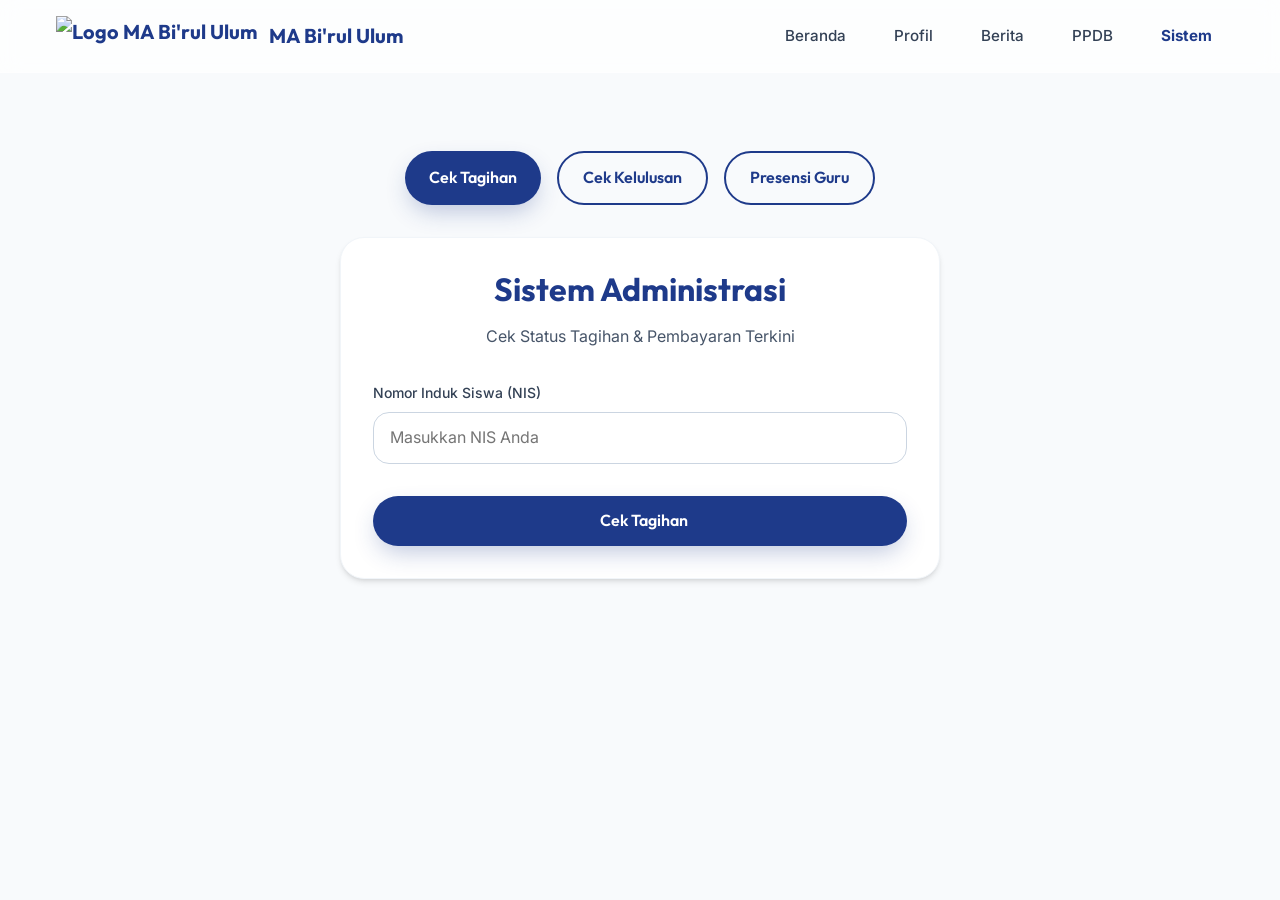
==== administrasi/index.html @ 21205723 "perubahan" ====
<!DOCTYPE html>
<html lang="id">
<head>
  <meta charset="UTF-8">
  <meta name="viewport" content="width=device-width, initial-scale=1.0">
  <title>Sistem Administrasi | MA Bi'rul Ulum</title>
  
  <link rel="stylesheet" href="../assets/css/variables.css">
  <link rel="stylesheet" href="../assets/css/reset.css">
  <link rel="stylesheet" href="../assets/css/layout.css">
  <link rel="stylesheet" href="../assets/css/components.css">
  <link rel="stylesheet" href="../assets/css/animations.css">

  <script src="https://unpkg.com/@phosphor-icons/web"></script>
</head>
<body>

  <!-- NAVBAR -->
  <nav class="navbar" id="navbar">
    <div class="container">
      <a href="../index.html" class="nav-brand">
        <img src="https://res.cloudinary.com/dkfcuwuas/image/upload/q_auto,f_auto/icon-mabu_yuwogg.png" alt="Logo MA Bi'rul Ulum">
        <span>MA Bi'rul Ulum</span>
      </a>
      <div class="nav-menu">
        <a href="../index.html" class="nav-link">Beranda</a>
        <a href="../profil.html" class="nav-link">Profil</a>
        <a href="../berita.html" class="nav-link">Berita</a>
        <a href="../ppdb.html" class="nav-link">PPDB</a>
        <a href="index.html" class="nav-link" style="color: var(--primary); font-weight: 700;">Sistem</a>
      </div>
    </div>
  </nav>

  <main style="padding-top: 100px; min-height: 70vh; display: flex; align-items: center; justify-content: center; background-color: var(--gray-50);">
    
    <div class="container">
      <!-- Navigasi Internal Sistem -->
      <div class="d-flex justify-center gap-2 mb-8 flex-wrap">
        <a href="index.html" class="btn btn-primary">Cek Tagihan</a>
        <a href="kelulusan.html" class="btn btn-outline">Cek Kelulusan</a>
        <a href="presensi.html" class="btn btn-outline">Presensi Guru</a>
      </div>

      <div class="card" style="max-width: 600px; margin: 0 auto;">
        <div class="text-center mb-8">
          <i class="ph ph-wallet text-primary" style="font-size: 4rem; margin-bottom: var(--space-4);"></i>
          <h2 style="color: var(--primary); font-size: 2rem;">Sistem Administrasi</h2>
          <p>Cek Status Tagihan & Pembayaran Terkini</p>
        </div>
        
        <form id="form-cek-tagihan">
          <div class="form-group">
            <label class="form-label" for="nis">Nomor Induk Siswa (NIS)</label>
            <input type="text" id="nis" class="form-input" placeholder="Masukkan NIS Anda" required>
          </div>
          <button type="submit" class="btn btn-primary mt-4" style="width: 100%;">
            <i class="ph ph-magnifying-glass"></i> Cek Tagihan
          </button>
        </form>

        <div id="loading" style="display: none; text-align: center; margin-top: var(--space-6);">
          <i class="ph ph-spinner animate-pulse-glow" style="font-size: 2rem; color: var(--primary);"></i>
          <p class="mt-2">Memuat data dari server (Google Sheets)...</p>
        </div>

        <div id="hasil" style="display: none; margin-top: var(--space-6); padding-top: var(--space-6); border-top: 1px solid var(--gray-200);">
          <!-- Hasil Data Tagihan (Dibuat Dinamis oleh api-gas.js nanti) -->
          <h4 style="margin-bottom: var(--space-2);">Profil Siswa</h4>
          <p style="margin: 0;"><strong>Nama:</strong> <span id="res-nama">-</span></p>
          <p style="margin: 0;"><strong>Kelas:</strong> <span id="res-kelas">-</span></p>
          
          <h4 style="margin-top: var(--space-4); margin-bottom: var(--space-2);">Rincian Tagihan</h4>
          <div style="background-color: var(--gray-100); padding: var(--space-4); border-radius: var(--radius-md);">
            <p style="margin: 0; font-weight: 600; color: #dc2626;">Sisa Tagihan: Rp <span id="res-tagihan">0</span></p>
          </div>
        </div>
      </div>
    </div>
  </main>

  <script src="../assets/js/core.js"></script>
  <script src="../assets/js/api-gas.js"></script>
</body>
</html>
---- assets/css/variables.css ----
/* =========================================
   CSS VARIABLES (DESIGN TOKENS)
   ========================================= */

@import url('https://fonts.googleapis.com/css2?family=Outfit:wght@300;400;500;600;700;800&family=Inter:wght@400;500;600&display=swap');

:root {
  /* Colors */
  --primary: #1e3a8a; /* Deep Blue */
  --primary-light: #3b82f6; 
  --primary-dark: #172554;
  --secondary: #fbbf24; /* Amber/Yellow */
  --secondary-hover: #f59e0b;
  
  /* Neutral / Gray */
  --gray-50: #f8fafc;
  --gray-100: #f1f5f9;
  --gray-200: #e2e8f0;
  --gray-300: #cbd5e1;
  --gray-400: #94a3b8;
  --gray-500: #64748b;
  --gray-600: #475569;
  --gray-700: #334155;
  --gray-800: #1e293b;
  --gray-900: #0f172a;

  /* Backgrounds */
  --bg-main: var(--gray-50);
  --bg-surface: #ffffff;
  
  /* Glassmorphism */
  --glass-bg: rgba(255, 255, 255, 0.7);
  --glass-border: rgba(255, 255, 255, 0.3);
  --glass-bg-dark: rgba(30, 58, 138, 0.7); /* Primary colored glass */
  
  /* Typography */
  --font-heading: 'Outfit', sans-serif;
  --font-body: 'Inter', sans-serif;
  
  /* Spacing */
  --space-1: 0.25rem;
  --space-2: 0.5rem;
  --space-3: 0.75rem;
  --space-4: 1rem;
  --space-6: 1.5rem;
  --space-8: 2rem;
  --space-12: 3rem;
  --space-16: 4rem;
  --space-24: 6rem;
  
  /* Borders & Radius */
  --radius-sm: 0.25rem;
  --radius-md: 0.5rem;
  --radius-lg: 0.75rem;
  --radius-xl: 1rem;
  --radius-2xl: 1.5rem;
  --radius-full: 9999px;
  
  /* Shadows */
  --shadow-sm: 0 1px 2px 0 rgb(0 0 0 / 0.05);
  --shadow-md: 0 4px 6px -1px rgb(0 0 0 / 0.1), 0 2px 4px -2px rgb(0 0 0 / 0.1);
  --shadow-lg: 0 10px 15px -3px rgb(0 0 0 / 0.1), 0 4px 6px -4px rgb(0 0 0 / 0.1);
  --shadow-xl: 0 20px 25px -5px rgb(0 0 0 / 0.1), 0 8px 10px -6px rgb(0 0 0 / 0.1);
  --shadow-colored: 0 10px 25px -5px rgba(30, 58, 138, 0.3);
  
  /* Transitions */
  --transition-fast: 150ms cubic-bezier(0.4, 0, 0.2, 1);
  --transition-normal: 300ms cubic-bezier(0.4, 0, 0.2, 1);
  --transition-slow: 500ms cubic-bezier(0.4, 0, 0.2, 1);
}
---- assets/css/layout.css ----
/* =========================================
   LAYOUT (Grid, Flex, Containers)
   ========================================= */

/* Container */
.container {
  width: 100%;
  max-width: 1200px;
  margin: 0 auto;
  padding: 0 var(--space-4);
}

/* Flexbox Utilities */
.d-flex { display: flex; }
.flex-col { flex-direction: column; }
.align-center { align-items: center; }
.justify-center { justify-content: center; }
.justify-between { justify-content: space-between; }
.gap-1 { gap: var(--space-2); }
.gap-2 { gap: var(--space-4); }
.gap-3 { gap: var(--space-6); }
.gap-4 { gap: var(--space-8); }

/* Grid Utilities */
.grid { display: grid; }
.grid-cols-1 { grid-template-columns: repeat(1, 1fr); }
.grid-cols-2 { grid-template-columns: repeat(2, 1fr); }
.grid-cols-3 { grid-template-columns: repeat(3, 1fr); }
.grid-cols-4 { grid-template-columns: repeat(4, 1fr); }

@media (max-width: 768px) {
  .grid-cols-2, .grid-cols-3, .grid-cols-4 {
    grid-template-columns: 1fr;
  }
}

/* Sections */
.section {
  padding: var(--space-16) 0;
}
.section-light {
  background-color: var(--bg-surface);
}
.section-dark {
  background-color: var(--primary);
  color: white;
}
.section-dark h1, .section-dark h2, .section-dark h3, .section-dark p {
  color: white;
}

/* Header / Navbar */
.navbar {
  position: fixed;
  top: 0;
  width: 100%;
  background: var(--glass-bg);
  backdrop-filter: blur(10px);
  -webkit-backdrop-filter: blur(10px);
  border-bottom: 1px solid var(--glass-border);
  z-index: 1000;
  padding: var(--space-4) 0;
  transition: all var(--transition-normal);
}

.navbar .container {
  display: flex;
  justify-content: space-between;
  align-items: center;
}

.nav-brand {
  display: flex;
  align-items: center;
  gap: var(--space-3);
  font-family: var(--font-heading);
  font-size: 1.25rem;
  font-weight: 700;
  color: var(--primary);
}

.nav-brand img {
  height: 40px;
  width: auto;
}

.nav-menu {
  display: flex;
  gap: var(--space-6);
  align-items: center;
}

.nav-link {
  color: var(--gray-700);
  font-weight: 500;
  font-size: 0.95rem;
  padding: var(--space-2) var(--space-3);
  border-radius: var(--radius-md);
  transition: all var(--transition-fast);
}

.nav-link:hover {
  color: var(--primary);
  background-color: var(--gray-100);
}

/* Footer */
.footer {
  background-color: var(--gray-900);
  color: var(--gray-300);
  padding: var(--space-12) 0 var(--space-6);
  border-top: 4px solid var(--secondary);
}

.footer-grid {
  display: grid;
  grid-template-columns: repeat(auto-fit, minmax(250px, 1fr));
  gap: var(--space-8);
  margin-bottom: var(--space-8);
}

.footer-heading {
  color: var(--secondary);
  font-size: 1.1rem;
  margin-bottom: var(--space-4);
}

.footer-links li {
  margin-bottom: var(--space-2);
}

.footer-links a {
  color: var(--gray-400);
}
.footer-links a:hover {
  color: var(--secondary);
}

.footer-bottom {
  text-align: center;
  padding-top: var(--space-6);
  border-top: 1px solid var(--gray-800);
  font-size: 0.875rem;
}
---- assets/css/components.css ----
/* =========================================
   COMPONENTS (Buttons, Cards, Forms)
   ========================================= */

/* --- Buttons --- */
.btn {
  display: inline-flex;
  align-items: center;
  justify-content: center;
  gap: var(--space-2);
  padding: 0.75rem 1.5rem;
  font-family: var(--font-heading);
  font-weight: 600;
  border-radius: var(--radius-full);
  transition: all var(--transition-normal);
  text-align: center;
  white-space: nowrap;
}

.btn:active {
  transform: scale(0.97);
}

.btn-primary {
  background-color: var(--primary);
  color: white;
  box-shadow: var(--shadow-colored);
}
.btn-primary:hover {
  background-color: var(--primary-light);
  transform: translateY(-2px);
  box-shadow: 0 15px 30px -5px rgba(59, 130, 246, 0.4);
  color: white;
}

.btn-secondary {
  background-color: var(--secondary);
  color: var(--gray-900);
}
.btn-secondary:hover {
  background-color: var(--secondary-hover);
  transform: translateY(-2px);
  color: var(--gray-900);
}

.btn-outline {
  background-color: transparent;
  border: 2px solid var(--primary);
  color: var(--primary);
}
.btn-outline:hover {
  background-color: var(--primary);
  color: white;
}
.btn-outline-white {
  background-color: transparent;
  border: 2px solid white;
  color: white;
}
.btn-outline-white:hover {
  background-color: white;
  color: var(--primary);
}

/* --- Cards --- */
.card {
  background: var(--bg-surface);
  border-radius: var(--radius-2xl);
  padding: var(--space-8);
  box-shadow: var(--shadow-md);
  border: 1px solid var(--gray-100);
  transition: all var(--transition-normal);
  position: relative;
  overflow: hidden;
}

.card:hover {
  box-shadow: var(--shadow-xl);
  transform: translateY(-5px);
  border-color: var(--gray-200);
}

/* Card Icon Header */
.card-icon {
  width: 4rem;
  height: 4rem;
  background-color: var(--gray-50);
  color: var(--primary-light);
  border-radius: var(--radius-full);
  display: flex;
  align-items: center;
  justify-content: center;
  font-size: 1.75rem;
  margin-bottom: var(--space-4);
  transition: all var(--transition-normal);
}

.card:hover .card-icon {
  background-color: var(--primary);
  color: white;
  transform: rotate(5deg) scale(1.1);
}

.card-title {
  font-size: 1.25rem;
  margin-bottom: var(--space-2);
}

/* --- Forms --- */
.form-group {
  margin-bottom: var(--space-4);
}

.form-label {
  display: block;
  font-weight: 500;
  margin-bottom: var(--space-2);
  color: var(--gray-700);
  font-size: 0.875rem;
}

.form-input {
  width: 100%;
  padding: 0.75rem 1rem;
  border: 1px solid var(--gray-300);
  border-radius: var(--radius-xl);
  outline: none;
  background: var(--bg-surface);
  transition: all var(--transition-fast);
}

.form-input:focus {
  border-color: var(--primary-light);
  box-shadow: 0 0 0 3px rgba(59, 130, 246, 0.2);
}

/* --- Badges --- */
.badge {
  display: inline-block;
  padding: 0.25rem 1rem;
  border-radius: var(--radius-full);
  font-size: 0.875rem;
  font-weight: 600;
  letter-spacing: 0.05em;
}
.badge-glass {
  background-color: rgba(255, 255, 255, 0.2);
  border: 1px solid rgba(255, 255, 255, 0.4);
  backdrop-filter: blur(4px);
  color: white;
}

/* --- Utility --- */
.text-center { text-align: center; }
.text-primary { color: var(--primary); }
.text-secondary { color: var(--secondary); }
.mb-2 { margin-bottom: var(--space-2); }
.mb-4 { margin-bottom: var(--space-4); }
.mb-8 { margin-bottom: var(--space-8); }
.mt-4 { margin-top: var(--space-4); }
.mt-8 { margin-top: var(--space-8); }

/* Separator Line */
.separator {
  width: 5rem;
  height: 4px;
  background-color: var(--secondary);
  border-radius: var(--radius-full);
  margin: var(--space-4) auto;
}
---- assets/css/animations.css ----
/* =========================================
   ANIMATIONS (Keyframes, Micro-interactions)
   ========================================= */

/* Fade In Up */
@keyframes fadeInUp {
  from {
    opacity: 0;
    transform: translateY(20px);
  }
  to {
    opacity: 1;
    transform: translateY(0);
  }
}

.animate-fade-up {
  animation: fadeInUp 0.6s ease-out forwards;
}

.delay-100 { animation-delay: 100ms; }
.delay-200 { animation-delay: 200ms; }
.delay-300 { animation-delay: 300ms; }

/* Pulse */
@keyframes pulseGlow {
  0% { box-shadow: 0 0 0 0 rgba(59, 130, 246, 0.4); }
  70% { box-shadow: 0 0 0 10px rgba(59, 130, 246, 0); }
  100% { box-shadow: 0 0 0 0 rgba(59, 130, 246, 0); }
}

.animate-pulse-glow {
  animation: pulseGlow 2s infinite;
}

/* Float */
@keyframes float {
  0% { transform: translateY(0px); }
  50% { transform: translateY(-10px); }
  100% { transform: translateY(0px); }
}

.animate-float {
  animation: float 4s ease-in-out infinite;
}

/* Scroll Infinity (Marquee) */
@keyframes scrollInfinity {
  0% { transform: translateX(0); }
  100% { transform: translateX(calc(-250px * 7)); } /* Asumsi lebar item 250px x 7 logo */
}

.animate-scroll {
  animation: scrollInfinity 30s linear infinite;
  display: flex;
  width: max-content;
}

.animate-scroll:hover {
  animation-play-state: paused;
}

/* Hero Background Pan */
@keyframes panBg {
  0% { background-position: 0% 50%; }
  50% { background-position: 100% 50%; }
  100% { background-position: 0% 50%; }
}

.hero-bg-animate {
  background-size: 200% 200%;
  animation: panBg 15s ease infinite;
}
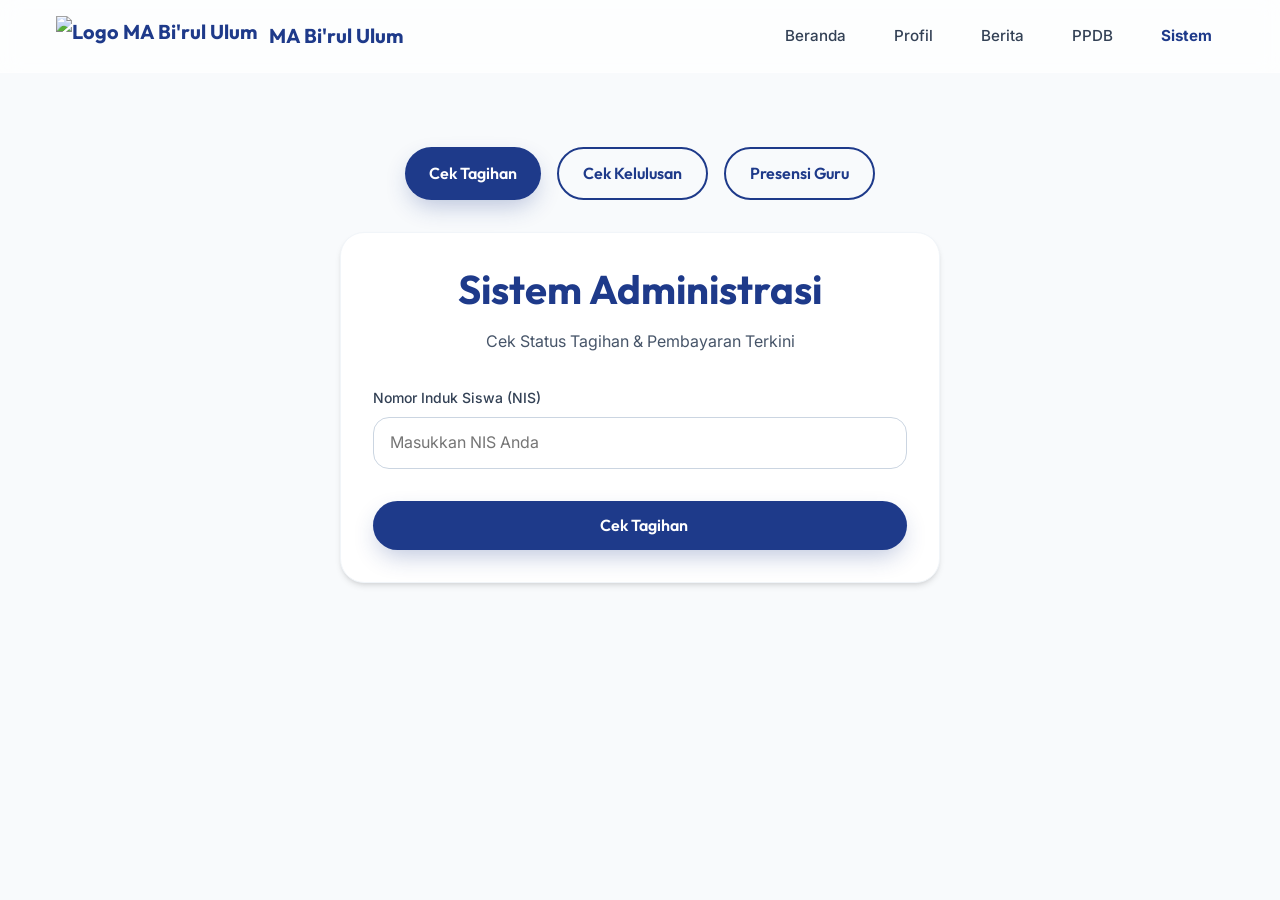
==== commit f4a266a5: "perubahan" ====
--- a/administrasi/index.html
+++ b/administrasi/index.html
@@ -22,6 +22,7 @@
         <img src="https://res.cloudinary.com/dkfcuwuas/image/upload/q_auto,f_auto/icon-mabu_yuwogg.png" alt="Logo MA Bi'rul Ulum">
         <span>MA Bi'rul Ulum</span>
       </a>
+      <button class="mobile-menu-btn" id="mobile-menu-btn"><i class="ph ph-list"></i></button>
       <div class="nav-menu">
         <a href="../index.html" class="nav-link">Beranda</a>
         <a href="../profil.html" class="nav-link">Profil</a>
@@ -42,10 +43,10 @@
         <a href="presensi.html" class="btn btn-outline">Presensi Guru</a>
       </div>
 
-      <div class="card" style="max-width: 600px; margin: 0 auto;">
+      <div class="card" style="max-width: 600px; margin: 0 auto; width: 100%;">
         <div class="text-center mb-8">
           <i class="ph ph-wallet text-primary" style="font-size: 4rem; margin-bottom: var(--space-4);"></i>
-          <h2 style="color: var(--primary); font-size: 2rem;">Sistem Administrasi</h2>
+          <h2 style="color: var(--primary);">Sistem Administrasi</h2>
           <p>Cek Status Tagihan & Pembayaran Terkini</p>
         </div>
         
--- a/assets/css/layout.css
+++ b/assets/css/layout.css
@@ -31,6 +31,9 @@
 @media (max-width: 768px) {
   .grid-cols-2, .grid-cols-3, .grid-cols-4 {
     grid-template-columns: 1fr;
+  }
+  .section {
+    padding: var(--space-8) 0;
   }
 }
 
@@ -104,6 +107,51 @@
   background-color: var(--gray-100);
 }
 
+.mobile-menu-btn {
+  display: none;
+  font-size: 1.5rem;
+  color: var(--primary);
+  background: none;
+  border: none;
+  cursor: pointer;
+  padding: var(--space-2);
+}
+
+@media (max-width: 768px) {
+  .mobile-menu-btn {
+    display: block;
+  }
+
+  .nav-menu {
+    position: absolute;
+    top: 100%;
+    left: 0;
+    width: 100%;
+    background: var(--bg-surface);
+    flex-direction: column;
+    padding: var(--space-4) var(--space-4) var(--space-8);
+    gap: var(--space-2);
+    box-shadow: var(--shadow-md);
+    transform: translateY(-150%);
+    opacity: 0;
+    visibility: hidden;
+    transition: all var(--transition-normal);
+    border-bottom: 1px solid var(--gray-200);
+  }
+
+  .nav-menu.active {
+    transform: translateY(0);
+    opacity: 1;
+    visibility: visible;
+  }
+
+  .nav-link {
+    width: 100%;
+    text-align: center;
+    padding: var(--space-3);
+  }
+}
+
 /* Footer */
 .footer {
   background-color: var(--gray-900);
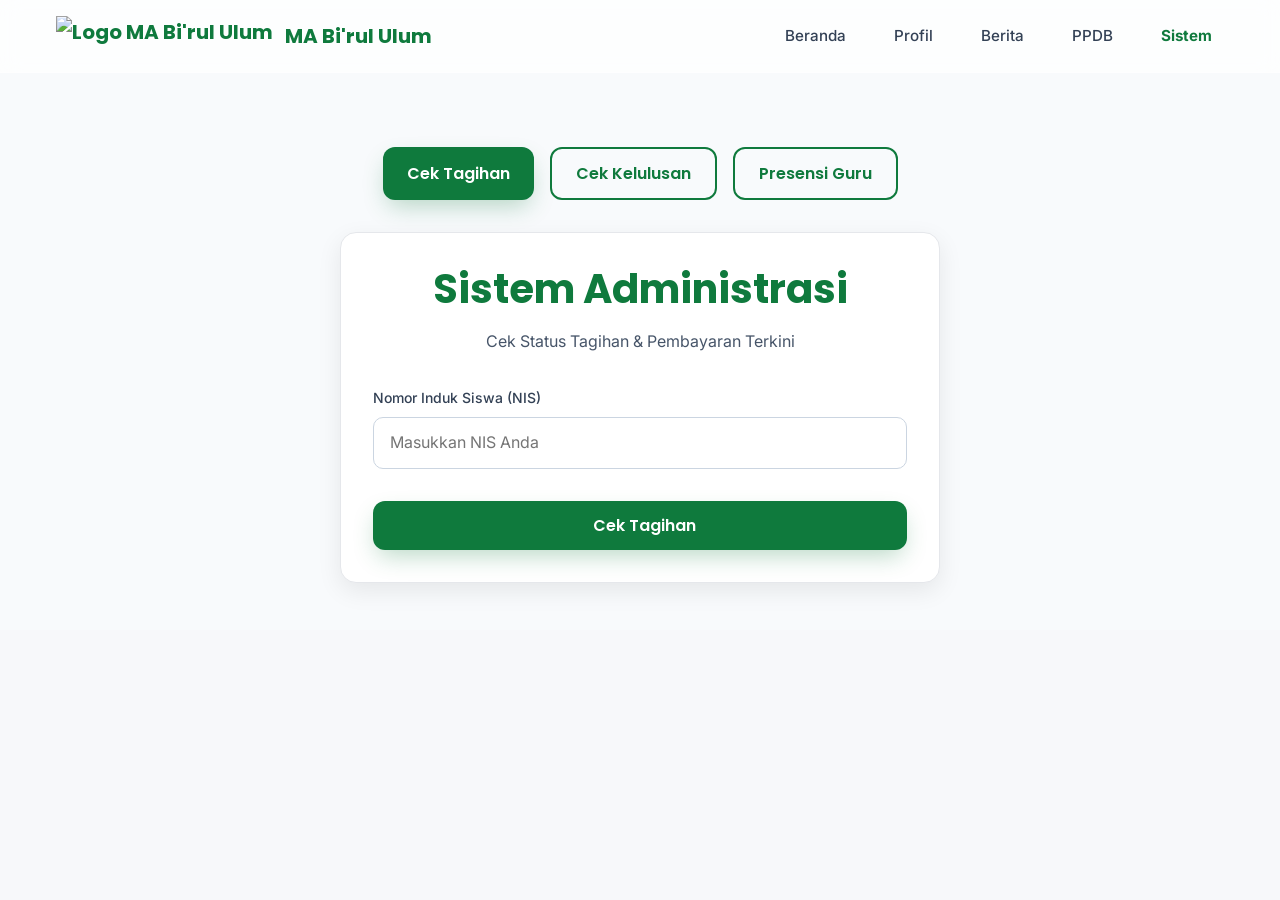
==== commit 96e4f357: "update gas" ====
--- a/administrasi/index.html
+++ b/administrasi/index.html
@@ -37,10 +37,10 @@
     
     <div class="container">
       <!-- Navigasi Internal Sistem -->
-      <div class="d-flex justify-center gap-2 mb-8 flex-wrap">
-        <a href="index.html" class="btn btn-primary">Cek Tagihan</a>
-        <a href="kelulusan.html" class="btn btn-outline">Cek Kelulusan</a>
-        <a href="presensi.html" class="btn btn-outline">Presensi Guru</a>
+      <div class="d-flex justify-center gap-2 mb-8 flex-wrap flex-col-mobile">
+        <a href="index.html" class="btn btn-primary w-full-mobile">Cek Tagihan</a>
+        <a href="kelulusan.html" class="btn btn-outline w-full-mobile">Cek Kelulusan</a>
+        <a href="presensi.html" class="btn btn-outline w-full-mobile">Presensi Guru</a>
       </div>
 
       <div class="card" style="max-width: 600px; margin: 0 auto; width: 100%;">
@@ -80,6 +80,7 @@
     </div>
   </main>
 
+  <script src="../assets/js/config.js"></script>
   <script src="../assets/js/core.js"></script>
   <script src="../assets/js/api-gas.js"></script>
 </body>
--- a/assets/css/variables.css
+++ b/assets/css/variables.css
@@ -2,39 +2,40 @@
    CSS VARIABLES (DESIGN TOKENS)
    ========================================= */
 
-@import url('https://fonts.googleapis.com/css2?family=Outfit:wght@300;400;500;600;700;800&family=Inter:wght@400;500;600&display=swap');
+@import url('https://fonts.googleapis.com/css2?family=Poppins:wght@400;500;600;700&family=Inter:wght@400;500;600&display=swap');
 
 :root {
   /* Colors */
-  --primary: #1e3a8a; /* Deep Blue */
-  --primary-light: #3b82f6; 
-  --primary-dark: #172554;
-  --secondary: #fbbf24; /* Amber/Yellow */
-  --secondary-hover: #f59e0b;
+  --primary: #0F7A3D; /* Deep Green */
+  --primary-light: #16A353; /* Lighter Green */
+  --primary-dark: #085C2C;
+  --secondary: #3AAE63; /* Secondary Green */
+  --secondary-hover: #2F8E51;
+  --accent: #F5B301; /* Yellow/Gold Accent */
   
   /* Neutral / Gray */
   --gray-50: #f8fafc;
-  --gray-100: #f1f5f9;
+  --gray-100: #E5E7EB; /* Border */
   --gray-200: #e2e8f0;
   --gray-300: #cbd5e1;
   --gray-400: #94a3b8;
   --gray-500: #64748b;
   --gray-600: #475569;
   --gray-700: #334155;
-  --gray-800: #1e293b;
-  --gray-900: #0f172a;
+  --gray-800: #1F2937; /* Text */
+  --gray-900: #111827;
 
   /* Backgrounds */
-  --bg-main: var(--gray-50);
-  --bg-surface: #ffffff;
+  --bg-main: #F7F8FA; /* Surface */
+  --bg-surface: #FFFFFF; /* Background */
   
   /* Glassmorphism */
   --glass-bg: rgba(255, 255, 255, 0.7);
   --glass-border: rgba(255, 255, 255, 0.3);
-  --glass-bg-dark: rgba(30, 58, 138, 0.7); /* Primary colored glass */
+  --glass-bg-dark: rgba(15, 122, 61, 0.7); /* Primary colored glass */
   
   /* Typography */
-  --font-heading: 'Outfit', sans-serif;
+  --font-heading: 'Poppins', sans-serif;
   --font-body: 'Inter', sans-serif;
   
   /* Spacing */
@@ -56,12 +57,18 @@
   --radius-2xl: 1.5rem;
   --radius-full: 9999px;
   
+  /* Specific Component Radius */
+  --radius-btn: 12px;
+  --radius-card: 16px;
+  --radius-input: 10px;
+  
   /* Shadows */
   --shadow-sm: 0 1px 2px 0 rgb(0 0 0 / 0.05);
-  --shadow-md: 0 4px 6px -1px rgb(0 0 0 / 0.1), 0 2px 4px -2px rgb(0 0 0 / 0.1);
-  --shadow-lg: 0 10px 15px -3px rgb(0 0 0 / 0.1), 0 4px 6px -4px rgb(0 0 0 / 0.1);
-  --shadow-xl: 0 20px 25px -5px rgb(0 0 0 / 0.1), 0 8px 10px -6px rgb(0 0 0 / 0.1);
-  --shadow-colored: 0 10px 25px -5px rgba(30, 58, 138, 0.3);
+  --shadow-md: 0 4px 6px -1px rgb(0 0 0 / 0.1);
+  --shadow-lg: 0 10px 15px -3px rgb(0 0 0 / 0.1);
+  --shadow-xl: 0 20px 25px -5px rgb(0 0 0 / 0.1);
+  --shadow-soft: 0 8px 24px rgba(0, 0, 0, 0.08);
+  --shadow-colored: 0 10px 25px -5px rgba(15, 122, 61, 0.3);
   
   /* Transitions */
   --transition-fast: 150ms cubic-bezier(0.4, 0, 0.2, 1);
--- a/assets/css/layout.css
+++ b/assets/css/layout.css
@@ -13,6 +13,7 @@
 /* Flexbox Utilities */
 .d-flex { display: flex; }
 .flex-col { flex-direction: column; }
+.flex-wrap { flex-wrap: wrap; }
 .align-center { align-items: center; }
 .justify-center { justify-content: center; }
 .justify-between { justify-content: space-between; }
@@ -35,11 +36,17 @@
   .section {
     padding: var(--space-8) 0;
   }
+  .flex-col-mobile {
+    flex-direction: column !important;
+  }
+  .w-full-mobile {
+    width: 100% !important;
+  }
 }
 
 /* Sections */
 .section {
-  padding: var(--space-16) 0;
+  padding: 80px 0;
 }
 .section-light {
   background-color: var(--bg-surface);
--- a/assets/css/components.css
+++ b/assets/css/components.css
@@ -11,7 +11,7 @@
   padding: 0.75rem 1.5rem;
   font-family: var(--font-heading);
   font-weight: 600;
-  border-radius: var(--radius-full);
+  border-radius: var(--radius-btn);
   transition: all var(--transition-normal);
   text-align: center;
   white-space: nowrap;
@@ -35,10 +35,20 @@
 
 .btn-secondary {
   background-color: var(--secondary);
-  color: var(--gray-900);
+  color: white;
 }
 .btn-secondary:hover {
   background-color: var(--secondary-hover);
+  transform: translateY(-2px);
+  color: white;
+}
+
+.btn-accent {
+  background-color: var(--accent);
+  color: var(--gray-900);
+}
+.btn-accent:hover {
+  background-color: #E5A700; /* Darker accent */
   transform: translateY(-2px);
   color: var(--gray-900);
 }
@@ -65,13 +75,19 @@
 /* --- Cards --- */
 .card {
   background: var(--bg-surface);
-  border-radius: var(--radius-2xl);
+  border-radius: var(--radius-card);
   padding: var(--space-8);
-  box-shadow: var(--shadow-md);
+  box-shadow: var(--shadow-soft);
   border: 1px solid var(--gray-100);
   transition: all var(--transition-normal);
   position: relative;
   overflow: hidden;
+}
+
+@media (max-width: 768px) {
+  .card {
+    padding: var(--space-4);
+  }
 }
 
 .card:hover {
@@ -123,7 +139,7 @@
   width: 100%;
   padding: 0.75rem 1rem;
   border: 1px solid var(--gray-300);
-  border-radius: var(--radius-xl);
+  border-radius: var(--radius-input);
   outline: none;
   background: var(--bg-surface);
   transition: all var(--transition-fast);
